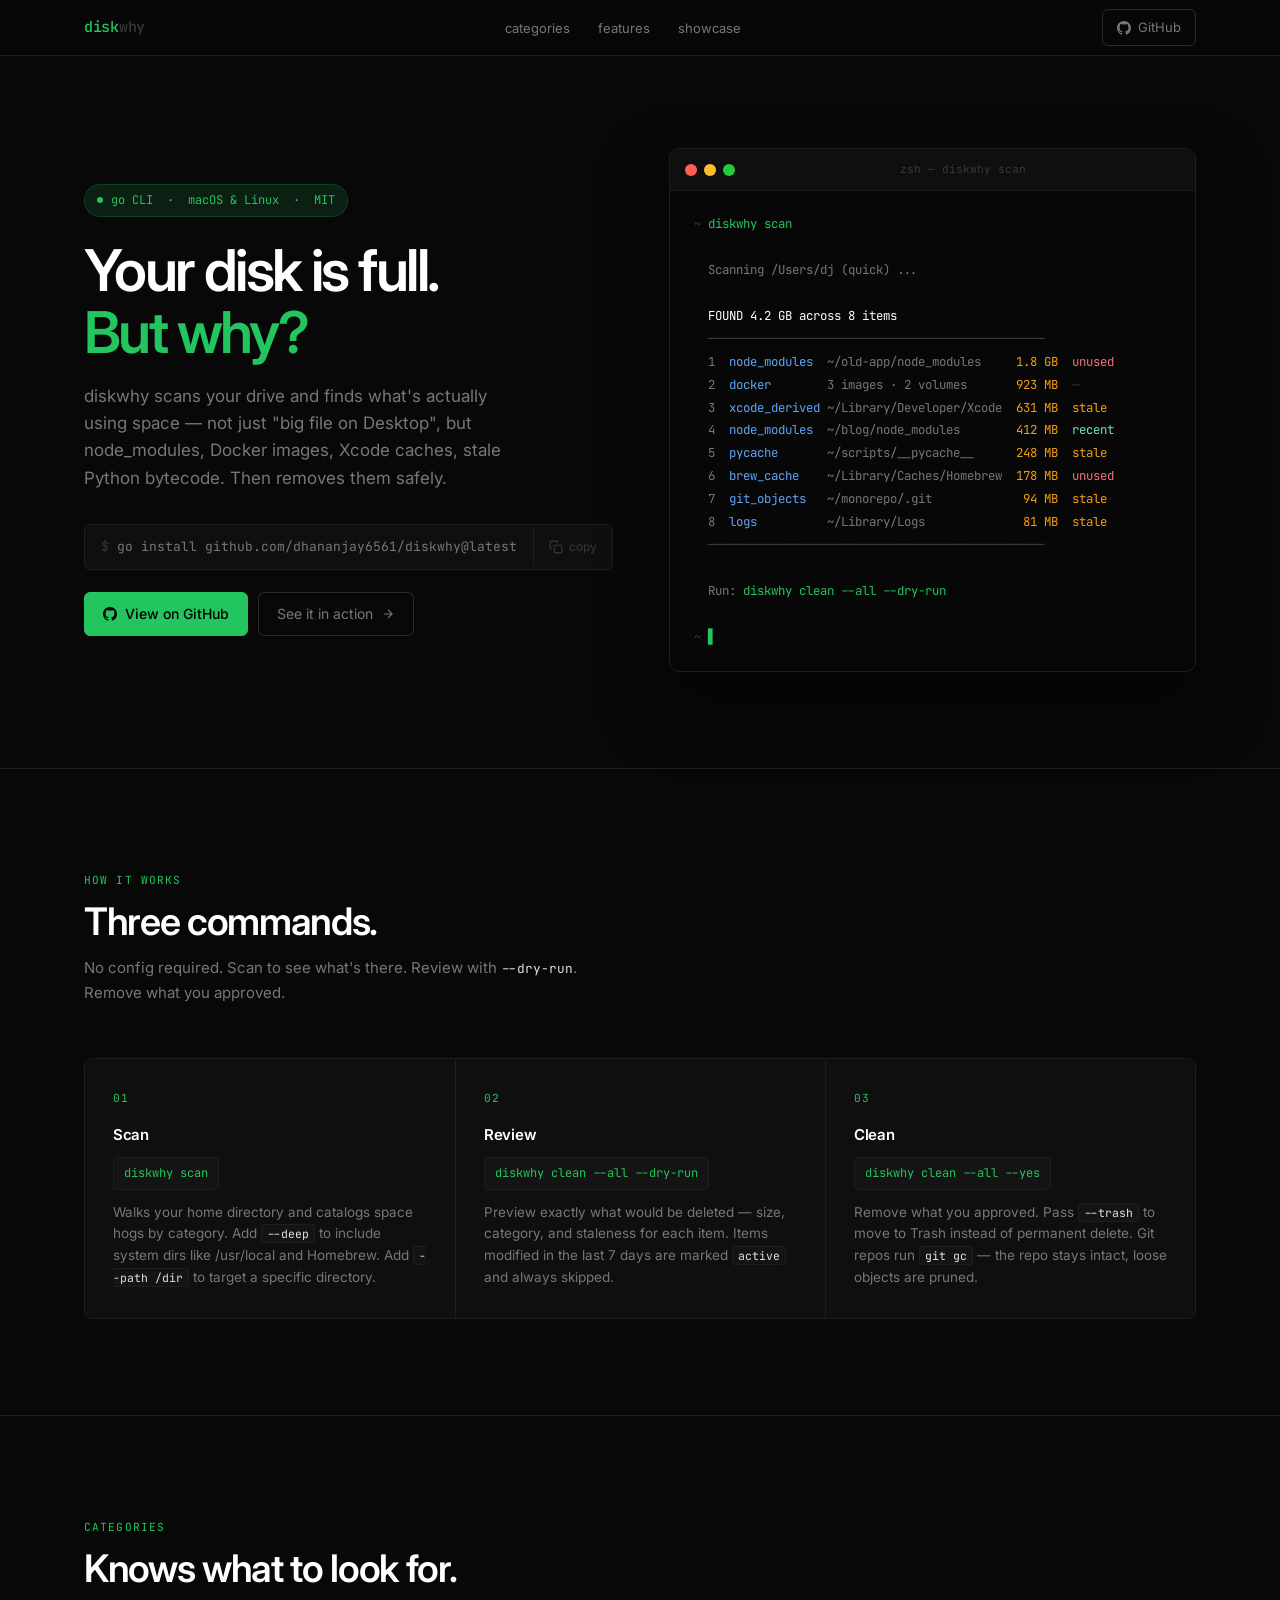
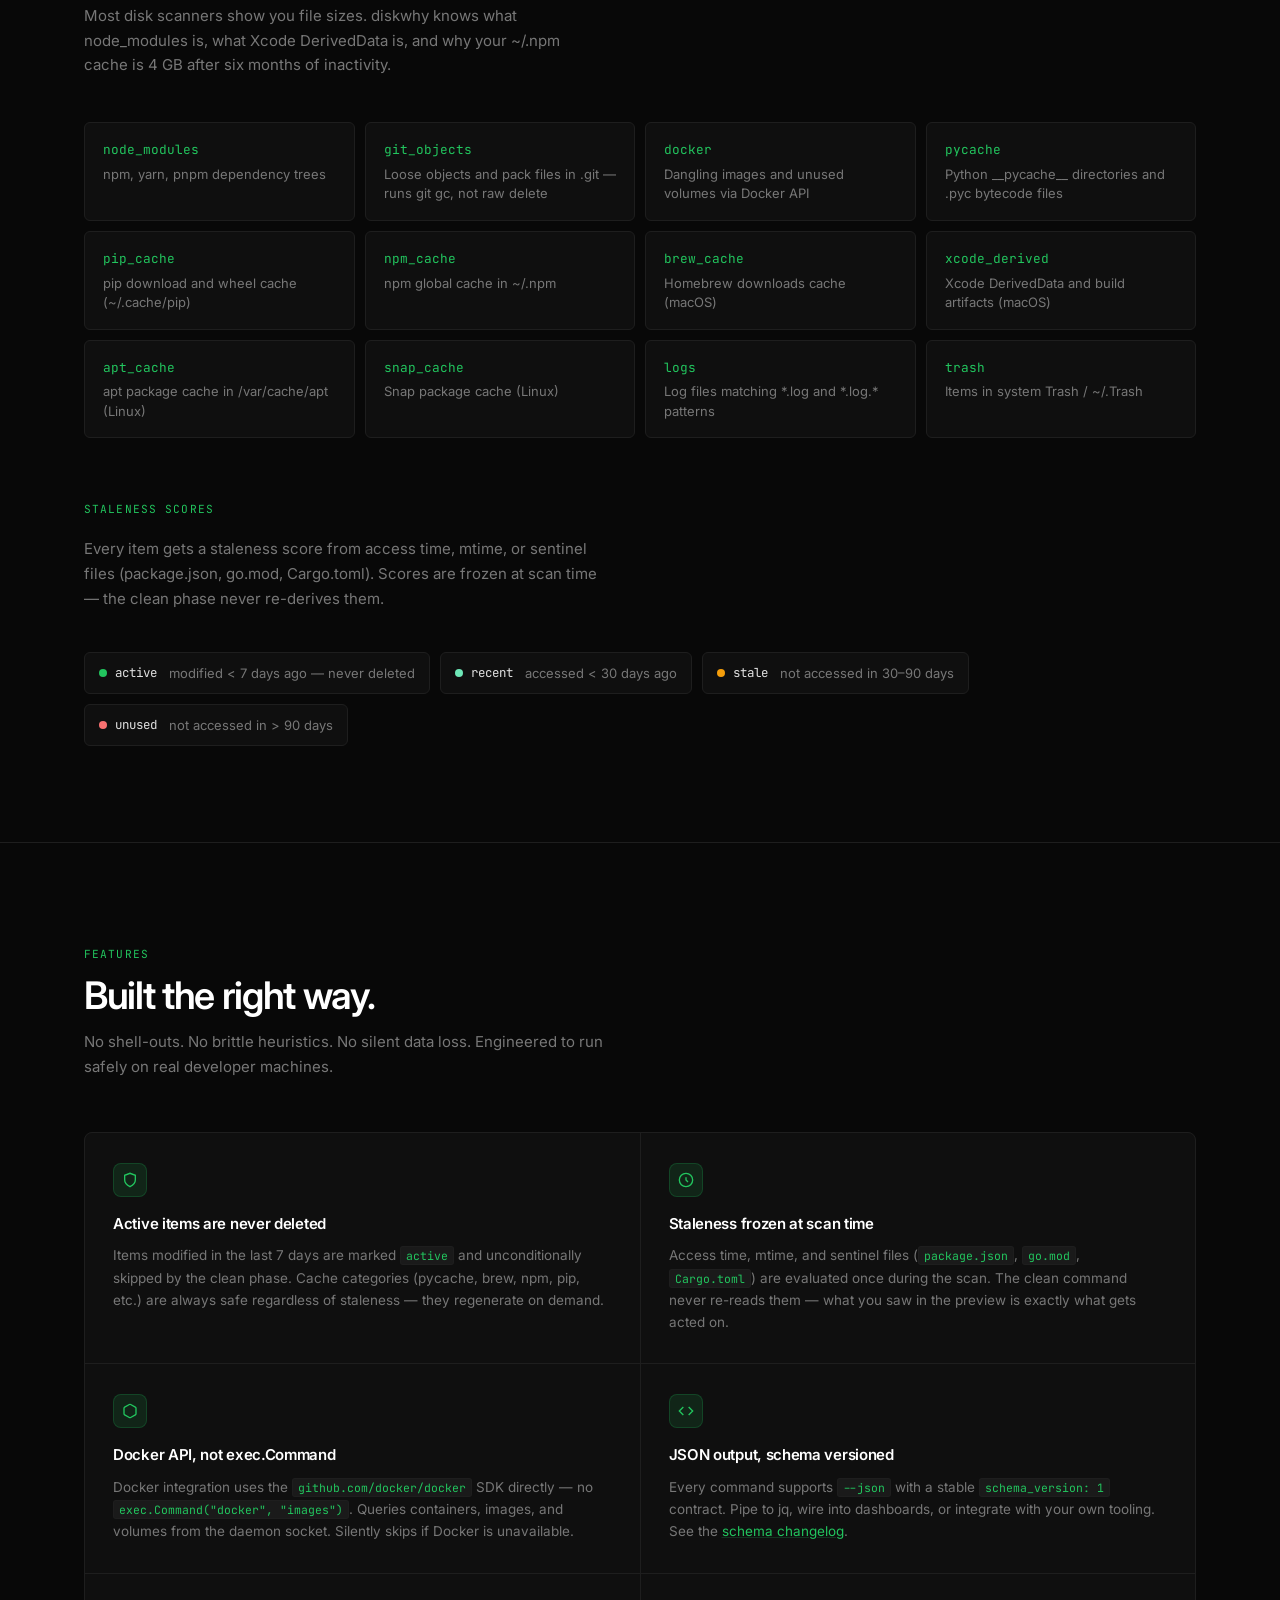
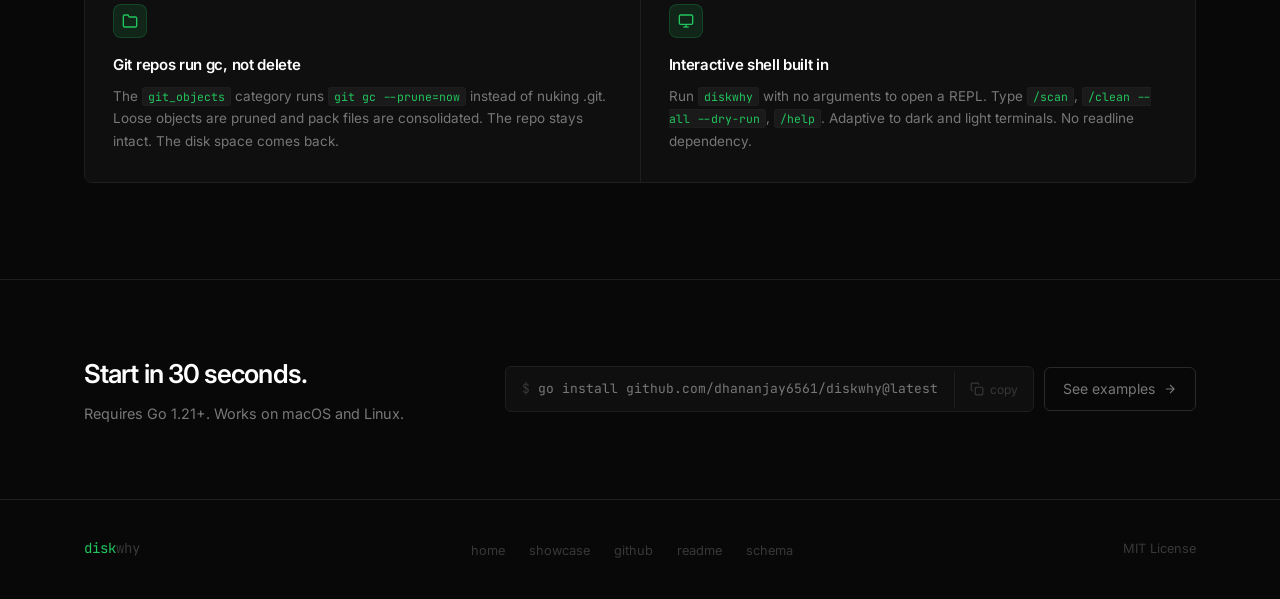
==== web/index.html @ 47e87b9d "add web landing page and showcase" ====
<!DOCTYPE html>
<html lang="en">
<head>
<meta charset="UTF-8">
<meta name="viewport" content="width=device-width, initial-scale=1.0">
<title>diskwhy — your disk is full. but why?</title>
<meta name="description" content="diskwhy finds what's consuming your disk — node_modules, Docker images, Python caches, Xcode junk — and removes them safely.">
<link rel="preconnect" href="https://fonts.googleapis.com">
<link rel="preconnect" href="https://fonts.gstatic.com" crossorigin>
<link href="https://fonts.googleapis.com/css2?family=Inter:wght@400;500;600&family=JetBrains+Mono:wght@400;500&display=swap" rel="stylesheet">
<link rel="stylesheet" href="style.css">
<style>
/* ── hero ── */
.hero {
  padding: 148px 0 96px;
}

.hero-grid {
  display: grid;
  grid-template-columns: 1fr 1fr;
  gap: 56px;
  align-items: center;
}

.hero-pill {
  display: inline-flex;
  align-items: center;
  gap: 8px;
  padding: 5px 12px;
  background: var(--green-dim);
  border: 1px solid var(--green-ring);
  border-radius: 100px;
  font-size: 0.75rem;
  font-family: var(--mono);
  color: var(--green);
  margin-bottom: 22px;
}
.hero-pill::before {
  content: '';
  width: 6px; height: 6px;
  background: var(--green);
  border-radius: 50%;
  flex-shrink: 0;
}

.hero h1 {
  font-size: clamp(2.25rem, 4.5vw, 3.75rem);
  font-weight: 600;
  letter-spacing: -.045em;
  line-height: 1.08;
  color: #fff;
  margin-bottom: 20px;
}
.hero h1 em {
  font-style: normal;
  color: var(--green);
}

.hero-desc {
  font-size: 1.0625rem;
  color: var(--text2);
  line-height: 1.6;
  margin-bottom: 32px;
  max-width: 420px;
}

.hero-install {
  margin-bottom: 22px;
}

.hero-btns {
  display: flex;
  align-items: center;
  gap: 10px;
  flex-wrap: wrap;
}

/* ── how-it-works ── */
.how-grid {
  display: grid;
  grid-template-columns: repeat(3, 1fr);
  margin-top: 52px;
  border: 1px solid var(--border);
  border-radius: 8px;
  overflow: hidden;
}

.how-step {
  background: var(--surface);
  padding: 30px 28px;
}
.how-step + .how-step {
  border-left: 1px solid var(--border);
}

.step-n {
  font-family: var(--mono);
  font-size: 0.7rem;
  color: var(--green);
  letter-spacing: .08em;
  display: block;
  margin-bottom: 14px;
}

.step-h {
  font-size: 0.9375rem;
  font-weight: 600;
  color: #fff;
  letter-spacing: -.02em;
  margin-bottom: 10px;
}

.step-cmd {
  display: inline-block;
  background: var(--surface2);
  border: 1px solid var(--border);
  border-radius: 4px;
  padding: 5px 10px;
  font-family: var(--mono);
  font-size: 0.75rem;
  color: var(--green);
  margin-bottom: 12px;
}

.step-p {
  font-size: 0.84375rem;
  color: var(--text2);
  line-height: 1.6;
}
.step-p code {
  background: var(--surface2);
  border: 1px solid var(--border);
  border-radius: 3px;
  padding: 1px 5px;
  font-size: .85em;
  color: var(--text);
}

/* ── categories ── */
.cat-grid {
  display: grid;
  grid-template-columns: repeat(4, 1fr);
  gap: 10px;
  margin-top: 44px;
}

.cat-card {
  background: var(--surface);
  border: 1px solid var(--border);
  border-radius: var(--r);
  padding: 16px 18px;
  transition: border-color .12s;
}
.cat-card:hover { border-color: var(--border2); }

.cat-name {
  font-family: var(--mono);
  font-size: 0.8rem;
  color: var(--green);
  margin-bottom: 4px;
}

.cat-desc {
  font-size: 0.8125rem;
  color: var(--text2);
  line-height: 1.5;
}

/* ── features ── */
.feat-grid {
  display: grid;
  grid-template-columns: repeat(2, 1fr);
  gap: 1px;
  margin-top: 52px;
  border: 1px solid var(--border);
  border-radius: 8px;
  overflow: hidden;
  background: var(--border);
}

.feat-card {
  background: var(--surface);
  padding: 30px 28px;
  transition: background .12s;
}
.feat-card:hover { background: var(--surface2); }

.feat-icon {
  width: 34px; height: 34px;
  background: var(--green-dim);
  border: 1px solid var(--green-ring);
  border-radius: 8px;
  display: flex;
  align-items: center;
  justify-content: center;
  margin-bottom: 14px;
  color: var(--green);
}
.feat-icon svg { width: 16px; height: 16px; }

.feat-h {
  font-size: 0.9375rem;
  font-weight: 600;
  color: #fff;
  letter-spacing: -.02em;
  margin-bottom: 8px;
}

.feat-p {
  font-size: 0.84375rem;
  color: var(--text2);
  line-height: 1.65;
}
.feat-p code {
  background: var(--surface3);
  border: 1px solid var(--border);
  border-radius: 3px;
  padding: 1px 5px;
  font-size: .85em;
  color: var(--green);
}

/* ── staleness legend ── */
.staleness-row {
  display: flex;
  flex-wrap: wrap;
  gap: 10px;
  margin-top: 40px;
}

.stale-badge {
  display: inline-flex;
  align-items: center;
  gap: 8px;
  background: var(--surface);
  border: 1px solid var(--border);
  border-radius: var(--r);
  padding: 9px 14px;
  font-size: 0.84375rem;
}

.stale-badge .dot {
  width: 8px; height: 8px;
  border-radius: 50%;
  flex-shrink: 0;
}

.stale-badge .badge-name {
  font-family: var(--mono);
  font-size: 0.78rem;
  color: var(--text);
  margin-right: 4px;
}

.stale-badge .badge-desc {
  color: var(--text2);
  font-size: 0.8125rem;
}

/* ── cta ── */
.cta-section {
  padding: 72px 0;
  border-top: 1px solid var(--border);
}

.cta-row {
  display: flex;
  align-items: center;
  justify-content: space-between;
  gap: 48px;
  flex-wrap: wrap;
}

.cta-row h2 {
  font-size: 1.625rem;
  font-weight: 600;
  letter-spacing: -.035em;
  color: #fff;
  margin-bottom: 6px;
}

.cta-row p {
  font-size: 0.9rem;
  color: var(--text2);
}

.cta-right {
  display: flex;
  align-items: center;
  gap: 10px;
  flex-wrap: wrap;
}

/* ── responsive ── */
@media (max-width: 920px) {
  .hero-grid { grid-template-columns: 1fr; }
  .how-grid  { grid-template-columns: 1fr; }
  .how-step + .how-step { border-left: none; border-top: 1px solid var(--border); }
  .cat-grid  { grid-template-columns: repeat(2, 1fr); }
  .feat-grid { grid-template-columns: 1fr; }
}

@media (max-width: 600px) {
  .hero { padding: 100px 0 64px; }
  .cat-grid { grid-template-columns: 1fr 1fr; }
  .cta-row { flex-direction: column; align-items: flex-start; }
}
</style>
</head>
<body>

<!-- NAV -->
<nav>
  <div class="nav-inner">
    <a href="index.html" class="nav-logo">disk<em>why</em></a>
    <ul class="nav-links">
      <li><a href="#what-it-finds">categories</a></li>
      <li><a href="#features">features</a></li>
      <li><a href="showcase.html">showcase</a></li>
    </ul>
    <a href="https://github.com/dhananjay6561/diskwhy" class="nav-gh" target="_blank" rel="noopener">
      <svg viewBox="0 0 16 16" fill="currentColor"><path d="M8 0C3.58 0 0 3.58 0 8c0 3.54 2.29 6.53 5.47 7.59.4.07.55-.17.55-.38 0-.19-.01-.82-.01-1.49-2.01.37-2.53-.49-2.69-.94-.09-.23-.48-.94-.82-1.13-.28-.15-.68-.52-.01-.53.63-.01 1.08.58 1.23.82.72 1.21 1.87.87 2.33.66.07-.52.28-.87.51-1.07-1.78-.2-3.64-.89-3.64-3.95 0-.87.31-1.59.82-2.15-.08-.2-.36-1.02.08-2.12 0 0 .67-.21 2.2.82.64-.18 1.32-.27 2-.27.68 0 1.36.09 2 .27 1.53-1.04 2.2-.82 2.2-.82.44 1.1.16 1.92.08 2.12.51.56.82 1.27.82 2.15 0 3.07-1.87 3.75-3.65 3.95.29.25.54.73.54 1.48 0 1.07-.01 1.93-.01 2.2 0 .21.15.46.55.38A8.013 8.013 0 0016 8c0-4.42-3.58-8-8-8z"/></svg>
      GitHub
    </a>
  </div>
</nav>

<!-- HERO -->
<section class="hero">
  <div class="container">
    <div class="hero-grid">

      <div>
        <div class="hero-pill">go CLI &nbsp;·&nbsp; macOS &amp; Linux &nbsp;·&nbsp; MIT</div>

        <h1>Your disk is full.<br><em>But why?</em></h1>

        <p class="hero-desc">diskwhy scans your drive and finds what's actually using space — not just "big file on Desktop", but node_modules, Docker images, Xcode caches, stale Python bytecode. Then removes them safely.</p>

        <div class="hero-install">
          <div class="install-strip">
            <code><span class="dollar">$</span> go install github.com/dhananjay6561/diskwhy@latest</code>
            <button class="copy-btn" onclick="copyCmd(this, 'go install github.com/dhananjay6561/diskwhy@latest')">
              <svg viewBox="0 0 24 24" fill="none" stroke="currentColor" stroke-width="2"><rect x="9" y="9" width="13" height="13" rx="2"/><path d="M5 15H4a2 2 0 01-2-2V4a2 2 0 012-2h9a2 2 0 012 2v1"/></svg>
              copy
            </button>
          </div>
        </div>

        <div class="hero-btns">
          <a href="https://github.com/dhananjay6561/diskwhy" class="btn btn-green" target="_blank" rel="noopener">
            <svg viewBox="0 0 16 16" fill="currentColor"><path d="M8 0C3.58 0 0 3.58 0 8c0 3.54 2.29 6.53 5.47 7.59.4.07.55-.17.55-.38 0-.19-.01-.82-.01-1.49-2.01.37-2.53-.49-2.69-.94-.09-.23-.48-.94-.82-1.13-.28-.15-.68-.52-.01-.53.63-.01 1.08.58 1.23.82.72 1.21 1.87.87 2.33.66.07-.52.28-.87.51-1.07-1.78-.2-3.64-.89-3.64-3.95 0-.87.31-1.59.82-2.15-.08-.2-.36-1.02.08-2.12 0 0 .67-.21 2.2.82.64-.18 1.32-.27 2-.27.68 0 1.36.09 2 .27 1.53-1.04 2.2-.82 2.2-.82.44 1.1.16 1.92.08 2.12.51.56.82 1.27.82 2.15 0 3.07-1.87 3.75-3.65 3.95.29.25.54.73.54 1.48 0 1.07-.01 1.93-.01 2.2 0 .21.15.46.55.38A8.013 8.013 0 0016 8c0-4.42-3.58-8-8-8z"/></svg>
            View on GitHub
          </a>
          <a href="showcase.html" class="btn btn-outline">
            See it in action
            <svg viewBox="0 0 24 24" fill="none" stroke="currentColor" stroke-width="2"><path d="M5 12h14M12 5l7 7-7 7"/></svg>
          </a>
        </div>
      </div>

      <!-- hero terminal -->
      <div>
        <div class="terminal">
          <div class="term-bar">
            <div class="term-dots">
              <div class="td td-r"></div>
              <div class="td td-y"></div>
              <div class="td td-g"></div>
            </div>
            <div class="term-label">zsh — diskwhy scan</div>
          </div>
          <div class="term-body"><span class="tp">~</span> <span class="tc">diskwhy scan</span>

<span class="tsi">  Scanning /Users/dj (quick) ...</span>

<span class="th">  FOUND 4.2 GB across 8 items</span>
<span class="ts">  ────────────────────────────────────────────────</span>
<span class="tsi">  1  </span><span class="tcat">node_modules  </span><span class="tsi">~/old-app/node_modules     </span><span class="tsz">1.8 GB  </span><span class="tu">unused</span>
<span class="tsi">  2  </span><span class="tcat">docker        </span><span class="tsi">3 images · 2 volumes       </span><span class="tsz">923 MB  </span><span class="tz">—</span>
<span class="tsi">  3  </span><span class="tcat">xcode_derived </span><span class="tsi">~/Library/Developer/Xcode  </span><span class="tsz">631 MB  </span><span class="tst">stale</span>
<span class="tsi">  4  </span><span class="tcat">node_modules  </span><span class="tsi">~/blog/node_modules        </span><span class="tsz">412 MB  </span><span class="tr">recent</span>
<span class="tsi">  5  </span><span class="tcat">pycache       </span><span class="tsi">~/scripts/__pycache__      </span><span class="tsz">248 MB  </span><span class="tst">stale</span>
<span class="tsi">  6  </span><span class="tcat">brew_cache    </span><span class="tsi">~/Library/Caches/Homebrew  </span><span class="tsz">178 MB  </span><span class="tu">unused</span>
<span class="tsi">  7  </span><span class="tcat">git_objects   </span><span class="tsi">~/monorepo/.git            </span><span class="tsz"> 94 MB  </span><span class="tst">stale</span>
<span class="tsi">  8  </span><span class="tcat">logs          </span><span class="tsi">~/Library/Logs             </span><span class="tsz"> 81 MB  </span><span class="tst">stale</span>
<span class="ts">  ────────────────────────────────────────────────</span>

<span class="tsi">  Run: </span><span class="tc">diskwhy clean --all --dry-run</span>

<span class="tp">~</span> <span class="cursor">▋</span></div>
        </div>
      </div>

    </div>
  </div>
</section>

<!-- HOW IT WORKS -->
<section class="section section-border">
  <div class="container">
    <span class="label">how it works</span>
    <h2 class="h2">Three commands.</h2>
    <p class="sub">No config required. Scan to see what's there. Review with <code style="font-family:var(--mono);font-size:.85em;color:var(--text)">--dry-run</code>. Remove what you approved.</p>

    <div class="how-grid">
      <div class="how-step">
        <span class="step-n">01</span>
        <div class="step-h">Scan</div>
        <div class="step-cmd">diskwhy scan</div>
        <p class="step-p">Walks your home directory and catalogs space hogs by category. Add <code>--deep</code> to include system dirs like /usr/local and Homebrew. Add <code>--path /dir</code> to target a specific directory.</p>
      </div>
      <div class="how-step">
        <span class="step-n">02</span>
        <div class="step-h">Review</div>
        <div class="step-cmd">diskwhy clean --all --dry-run</div>
        <p class="step-p">Preview exactly what would be deleted — size, category, and staleness for each item. Items modified in the last 7 days are marked <code>active</code> and always skipped.</p>
      </div>
      <div class="how-step">
        <span class="step-n">03</span>
        <div class="step-h">Clean</div>
        <div class="step-cmd">diskwhy clean --all --yes</div>
        <p class="step-p">Remove what you approved. Pass <code>--trash</code> to move to Trash instead of permanent delete. Git repos run <code>git gc</code> — the repo stays intact, loose objects are pruned.</p>
      </div>
    </div>
  </div>
</section>

<!-- CATEGORIES -->
<section class="section section-border" id="what-it-finds">
  <div class="container">
    <span class="label">categories</span>
    <h2 class="h2">Knows what to look for.</h2>
    <p class="sub">Most disk scanners show you file sizes. diskwhy knows what node_modules is, what Xcode DerivedData is, and why your ~/.npm cache is 4 GB after six months of inactivity.</p>

    <div class="cat-grid">
      <div class="cat-card">
        <div class="cat-name">node_modules</div>
        <div class="cat-desc">npm, yarn, pnpm dependency trees</div>
      </div>
      <div class="cat-card">
        <div class="cat-name">git_objects</div>
        <div class="cat-desc">Loose objects and pack files in .git — runs git gc, not raw delete</div>
      </div>
      <div class="cat-card">
        <div class="cat-name">docker</div>
        <div class="cat-desc">Dangling images and unused volumes via Docker API</div>
      </div>
      <div class="cat-card">
        <div class="cat-name">pycache</div>
        <div class="cat-desc">Python __pycache__ directories and .pyc bytecode files</div>
      </div>
      <div class="cat-card">
        <div class="cat-name">pip_cache</div>
        <div class="cat-desc">pip download and wheel cache (~/.cache/pip)</div>
      </div>
      <div class="cat-card">
        <div class="cat-name">npm_cache</div>
        <div class="cat-desc">npm global cache in ~/.npm</div>
      </div>
      <div class="cat-card">
        <div class="cat-name">brew_cache</div>
        <div class="cat-desc">Homebrew downloads cache (macOS)</div>
      </div>
      <div class="cat-card">
        <div class="cat-name">xcode_derived</div>
        <div class="cat-desc">Xcode DerivedData and build artifacts (macOS)</div>
      </div>
      <div class="cat-card">
        <div class="cat-name">apt_cache</div>
        <div class="cat-desc">apt package cache in /var/cache/apt (Linux)</div>
      </div>
      <div class="cat-card">
        <div class="cat-name">snap_cache</div>
        <div class="cat-desc">Snap package cache (Linux)</div>
      </div>
      <div class="cat-card">
        <div class="cat-name">logs</div>
        <div class="cat-desc">Log files matching *.log and *.log.* patterns</div>
      </div>
      <div class="cat-card">
        <div class="cat-name">trash</div>
        <div class="cat-desc">Items in system Trash / ~/.Trash</div>
      </div>
    </div>

    <!-- staleness -->
    <div style="margin-top: 56px;">
      <span class="label">staleness scores</span>
      <p class="sub" style="margin-top:8px; margin-bottom:0">Every item gets a staleness score from access time, mtime, or sentinel files (package.json, go.mod, Cargo.toml). Scores are frozen at scan time — the clean phase never re-derives them.</p>
      <div class="staleness-row">
        <div class="stale-badge">
          <span class="dot" style="background:var(--green)"></span>
          <span class="badge-name">active</span>
          <span class="badge-desc">modified &lt; 7 days ago — never deleted</span>
        </div>
        <div class="stale-badge">
          <span class="dot" style="background:#6ee7b7"></span>
          <span class="badge-name">recent</span>
          <span class="badge-desc">accessed &lt; 30 days ago</span>
        </div>
        <div class="stale-badge">
          <span class="dot" style="background:var(--orange)"></span>
          <span class="badge-name">stale</span>
          <span class="badge-desc">not accessed in 30–90 days</span>
        </div>
        <div class="stale-badge">
          <span class="dot" style="background:var(--red)"></span>
          <span class="badge-name">unused</span>
          <span class="badge-desc">not accessed in &gt; 90 days</span>
        </div>
      </div>
    </div>
  </div>
</section>

<!-- FEATURES -->
<section class="section section-border" id="features">
  <div class="container">
    <span class="label">features</span>
    <h2 class="h2">Built the right way.</h2>
    <p class="sub">No shell-outs. No brittle heuristics. No silent data loss. Engineered to run safely on real developer machines.</p>

    <div class="feat-grid">
      <div class="feat-card">
        <div class="feat-icon">
          <svg viewBox="0 0 24 24" fill="none" stroke="currentColor" stroke-width="2"><path d="M12 22s8-4 8-10V5l-8-3-8 3v7c0 6 8 10 8 10z"/></svg>
        </div>
        <div class="feat-h">Active items are never deleted</div>
        <p class="feat-p">Items modified in the last 7 days are marked <code>active</code> and unconditionally skipped by the clean phase. Cache categories (pycache, brew, npm, pip, etc.) are always safe regardless of staleness — they regenerate on demand.</p>
      </div>
      <div class="feat-card">
        <div class="feat-icon">
          <svg viewBox="0 0 24 24" fill="none" stroke="currentColor" stroke-width="2"><circle cx="12" cy="12" r="10"/><path d="M12 8v4l3 3"/></svg>
        </div>
        <div class="feat-h">Staleness frozen at scan time</div>
        <p class="feat-p">Access time, mtime, and sentinel files (<code>package.json</code>, <code>go.mod</code>, <code>Cargo.toml</code>) are evaluated once during the scan. The clean command never re-reads them — what you saw in the preview is exactly what gets acted on.</p>
      </div>
      <div class="feat-card">
        <div class="feat-icon">
          <svg viewBox="0 0 24 24" fill="none" stroke="currentColor" stroke-width="2"><path d="M21 16V8a2 2 0 00-1-1.73l-7-4a2 2 0 00-2 0l-7 4A2 2 0 003 8v8a2 2 0 001 1.73l7 4a2 2 0 002 0l7-4A2 2 0 0021 16z"/></svg>
        </div>
        <div class="feat-h">Docker API, not exec.Command</div>
        <p class="feat-p">Docker integration uses the <code>github.com/docker/docker</code> SDK directly — no <code>exec.Command("docker", "images")</code>. Queries containers, images, and volumes from the daemon socket. Silently skips if Docker is unavailable.</p>
      </div>
      <div class="feat-card">
        <div class="feat-icon">
          <svg viewBox="0 0 24 24" fill="none" stroke="currentColor" stroke-width="2"><polyline points="16 18 22 12 16 6"/><polyline points="8 6 2 12 8 18"/></svg>
        </div>
        <div class="feat-h">JSON output, schema versioned</div>
        <p class="feat-p">Every command supports <code>--json</code> with a stable <code>schema_version: 1</code> contract. Pipe to jq, wire into dashboards, or integrate with your own tooling. See the <a href="https://github.com/dhananjay6561/diskwhy/blob/main/SCHEMA_CHANGELOG.md" style="color:var(--green);text-decoration:underline;text-decoration-color:var(--green-ring)" target="_blank" rel="noopener">schema changelog</a>.</p>
      </div>
      <div class="feat-card">
        <div class="feat-icon">
          <svg viewBox="0 0 24 24" fill="none" stroke="currentColor" stroke-width="2"><path d="M22 19a2 2 0 01-2 2H4a2 2 0 01-2-2V5a2 2 0 012-2h5l2 3h9a2 2 0 012 2z"/></svg>
        </div>
        <div class="feat-h">Git repos run gc, not delete</div>
        <p class="feat-p">The <code>git_objects</code> category runs <code>git gc --prune=now</code> instead of nuking .git. Loose objects are pruned and pack files are consolidated. The repo stays intact. The disk space comes back.</p>
      </div>
      <div class="feat-card">
        <div class="feat-icon">
          <svg viewBox="0 0 24 24" fill="none" stroke="currentColor" stroke-width="2"><rect x="2" y="3" width="20" height="14" rx="2"/><line x1="8" y1="21" x2="16" y2="21"/><line x1="12" y1="17" x2="12" y2="21"/></svg>
        </div>
        <div class="feat-h">Interactive shell built in</div>
        <p class="feat-p">Run <code>diskwhy</code> with no arguments to open a REPL. Type <code>/scan</code>, <code>/clean --all --dry-run</code>, <code>/help</code>. Adaptive to dark and light terminals. No readline dependency.</p>
      </div>
    </div>
  </div>
</section>

<!-- CTA -->
<section class="cta-section">
  <div class="container">
    <div class="cta-row">
      <div>
        <h2>Start in 30 seconds.</h2>
        <p>Requires Go 1.21+. Works on macOS and Linux.</p>
      </div>
      <div class="cta-right">
        <div class="install-strip" style="min-width: 340px;">
          <code><span class="dollar">$</span> go install github.com/dhananjay6561/diskwhy@latest</code>
          <button class="copy-btn" onclick="copyCmd(this, 'go install github.com/dhananjay6561/diskwhy@latest')">
            <svg viewBox="0 0 24 24" fill="none" stroke="currentColor" stroke-width="2"><rect x="9" y="9" width="13" height="13" rx="2"/><path d="M5 15H4a2 2 0 01-2-2V4a2 2 0 012-2h9a2 2 0 012 2v1"/></svg>
            copy
          </button>
        </div>
        <a href="showcase.html" class="btn btn-outline">
          See examples
          <svg viewBox="0 0 24 24" fill="none" stroke="currentColor" stroke-width="2"><path d="M5 12h14M12 5l7 7-7 7"/></svg>
        </a>
      </div>
    </div>
  </div>
</section>

<footer>
  <div class="container">
    <div class="footer-row">
      <div class="footer-brand"><span>disk</span>why</div>
      <ul class="footer-links">
        <li><a href="index.html">home</a></li>
        <li><a href="showcase.html">showcase</a></li>
        <li><a href="https://github.com/dhananjay6561/diskwhy" target="_blank" rel="noopener">github</a></li>
        <li><a href="https://github.com/dhananjay6561/diskwhy/blob/main/README.md" target="_blank" rel="noopener">readme</a></li>
        <li><a href="https://github.com/dhananjay6561/diskwhy/blob/main/SCHEMA_CHANGELOG.md" target="_blank" rel="noopener">schema</a></li>
      </ul>
      <div class="footer-note">MIT License</div>
    </div>
  </div>
</footer>

<script>
function copyCmd(btn, text) {
  navigator.clipboard.writeText(text).then(() => {
    const prev = btn.innerHTML;
    btn.innerHTML = '<svg viewBox="0 0 24 24" fill="none" stroke="currentColor" stroke-width="2" style="width:14px;height:14px"><polyline points="20 6 9 17 4 12"/></svg> copied';
    btn.style.color = 'var(--green)';
    setTimeout(() => { btn.innerHTML = prev; btn.style.color = ''; }, 2000);
  });
}
</script>

</body>
</html>
---- web/style.css ----
/* ── reset ── */
*, *::before, *::after { box-sizing: border-box; margin: 0; padding: 0; }

/* ── tokens ── */
:root {
  --bg:         #080808;
  --surface:    #0f0f0f;
  --surface2:   #141414;
  --surface3:   #1a1a1a;
  --border:     #1e1e1e;
  --border2:    #2a2a2a;
  --border3:    #383838;
  --text:       #e2e2e2;
  --text2:      #777;
  --text3:      #383838;
  --green:      #22c55e;
  --green-dim:  rgba(34,197,94,.12);
  --green-ring: rgba(34,197,94,.2);
  --orange:     #f59e0b;
  --blue:       #60a5fa;
  --red:        #f87171;
  --purple:     #a78bfa;
  --mono:       'JetBrains Mono', 'Fira Code', 'Cascadia Code', ui-monospace, monospace;
  --sans:       'Inter', -apple-system, system-ui, sans-serif;
  --r:          6px;
  --max:        1160px;
}

html { scroll-behavior: smooth; }

body {
  background: var(--bg);
  color: var(--text);
  font-family: var(--sans);
  font-size: 1rem;
  line-height: 1.7;
  -webkit-font-smoothing: antialiased;
}

a { color: inherit; text-decoration: none; }
code, pre { font-family: var(--mono); }

.container {
  max-width: var(--max);
  margin: 0 auto;
  padding: 0 24px;
}

/* ── nav ── */
nav {
  position: fixed;
  top: 0; left: 0; right: 0;
  z-index: 100;
  height: 56px;
  border-bottom: 1px solid var(--border);
  background: rgba(8,8,8,.9);
  backdrop-filter: blur(12px);
  -webkit-backdrop-filter: blur(12px);
}

.nav-inner {
  display: flex;
  align-items: center;
  justify-content: space-between;
  height: 100%;
  max-width: var(--max);
  margin: 0 auto;
  padding: 0 24px;
}

.nav-logo {
  font-family: var(--mono);
  font-size: 0.9375rem;
  font-weight: 500;
  color: var(--green);
  letter-spacing: -0.02em;
}
.nav-logo em { font-style: normal; color: var(--text3); }

.nav-links {
  display: flex;
  align-items: center;
  gap: 28px;
  list-style: none;
}

.nav-links a {
  font-size: 0.8125rem;
  color: var(--text2);
  transition: color .12s;
}
.nav-links a:hover { color: var(--text); }
.nav-links a.active { color: var(--text); }

.nav-gh {
  display: inline-flex;
  align-items: center;
  gap: 7px;
  padding: 6px 14px;
  border: 1px solid var(--border2);
  border-radius: var(--r);
  font-size: 0.8125rem;
  color: var(--text2);
  transition: border-color .12s, color .12s;
}
.nav-gh:hover { border-color: var(--border3); color: var(--text); }
.nav-gh svg { width: 14px; height: 14px; }

/* ── terminal ── */
.terminal {
  background: #070707;
  border: 1px solid var(--border);
  border-radius: 10px;
  overflow: hidden;
  box-shadow: 0 32px 64px rgba(0,0,0,.5);
}

.term-bar {
  display: flex;
  align-items: center;
  padding: 11px 15px;
  background: var(--surface);
  border-bottom: 1px solid var(--border);
  gap: 10px;
}

.term-dots { display: flex; gap: 7px; }
.td { width: 12px; height: 12px; border-radius: 50%; }
.td-r { background: #ff5f57; }
.td-y { background: #febc2e; }
.td-g { background: #28c840; }

.term-label {
  font-family: var(--mono);
  font-size: 0.7rem;
  color: var(--text3);
  flex: 1;
  text-align: center;
  user-select: none;
}

.term-body {
  padding: 22px 24px;
  font-family: var(--mono);
  font-size: 0.775rem;
  line-height: 1.85;
  color: #999;
  overflow-x: auto;
  white-space: pre;
}

/* terminal color tokens */
.tp  { color: var(--text3); }
.tc  { color: var(--green); }
.tf  { color: #93c5fd; }
.th  { color: #fff; }
.ts  { color: var(--text3); }
.tz  { color: var(--text3); }
.tsi { color: var(--text2); }
.tcat{ color: var(--blue); }
.tsz { color: var(--orange); }
.tu  { color: var(--red); }
.tst { color: var(--orange); }
.tr  { color: #6ee7b7; }
.ta  { color: var(--green); }
.tok { color: var(--green); }
.tsk { color: var(--text3); }
.tgc { color: var(--purple); }

/* ── buttons ── */
.btn {
  display: inline-flex;
  align-items: center;
  gap: 8px;
  padding: 9px 18px;
  border-radius: var(--r);
  font-size: 0.875rem;
  font-family: var(--sans);
  cursor: pointer;
  transition: all .12s;
  text-decoration: none;
  border: 1px solid transparent;
}

.btn-green {
  background: var(--green);
  border-color: var(--green);
  color: #000;
  font-weight: 500;
}
.btn-green:hover { background: #16a34a; border-color: #16a34a; }

.btn-outline {
  background: transparent;
  border-color: var(--border2);
  color: var(--text2);
}
.btn-outline:hover { border-color: var(--border3); color: var(--text); }

.btn svg { width: 14px; height: 14px; flex-shrink: 0; }

/* ── install strip ── */
.install-strip {
  display: flex;
  align-items: center;
  background: var(--surface);
  border: 1px solid var(--border);
  border-radius: var(--r);
  overflow: hidden;
}

.install-strip code {
  flex: 1;
  padding: 11px 16px;
  font-size: 0.8125rem;
  color: var(--text2);
  white-space: nowrap;
  overflow: hidden;
  text-overflow: ellipsis;
}
.install-strip code .dollar { color: var(--text3); }

.copy-btn {
  padding: 11px 15px;
  background: transparent;
  border: none;
  border-left: 1px solid var(--border);
  cursor: pointer;
  color: var(--text3);
  display: flex;
  align-items: center;
  gap: 6px;
  font-size: 0.75rem;
  font-family: var(--sans);
  white-space: nowrap;
  transition: color .12s, background .12s;
}
.copy-btn:hover { background: var(--surface2); color: var(--text2); }
.copy-btn svg { width: 14px; height: 14px; }

/* ── section common ── */
.section { padding: 96px 0; }
.section-border { border-top: 1px solid var(--border); }

.label {
  display: inline-block;
  font-family: var(--mono);
  font-size: 0.7rem;
  color: var(--green);
  letter-spacing: .1em;
  text-transform: uppercase;
  margin-bottom: 10px;
}

.h2 {
  font-size: clamp(1.625rem, 3vw, 2.375rem);
  font-weight: 600;
  letter-spacing: -.035em;
  color: #fff;
  line-height: 1.12;
  margin-bottom: 14px;
}

.sub {
  font-size: .9375rem;
  color: var(--text2);
  line-height: 1.65;
  max-width: 520px;
}

/* ── footer ── */
footer {
  border-top: 1px solid var(--border);
  padding: 36px 0;
}

.footer-row {
  display: flex;
  align-items: center;
  justify-content: space-between;
  flex-wrap: wrap;
  gap: 16px;
}

.footer-brand {
  font-family: var(--mono);
  font-size: 0.875rem;
  color: var(--text3);
}
.footer-brand span { color: var(--green); }

.footer-links {
  display: flex;
  gap: 24px;
  list-style: none;
}
.footer-links a {
  font-size: 0.8rem;
  color: var(--text3);
  transition: color .12s;
}
.footer-links a:hover { color: var(--text2); }

.footer-note {
  font-size: 0.8rem;
  color: var(--text3);
}

/* ── code block (json) ── */
.code-block {
  background: var(--surface);
  border: 1px solid var(--border);
  border-radius: 8px;
  overflow: hidden;
}

.code-block-bar {
  display: flex;
  align-items: center;
  padding: 10px 16px;
  border-bottom: 1px solid var(--border);
  background: var(--surface2);
  gap: 8px;
}

.code-block-lang {
  font-family: var(--mono);
  font-size: 0.7rem;
  color: var(--text2);
}

.code-block pre {
  padding: 20px 24px;
  font-size: 0.775rem;
  line-height: 1.85;
  overflow-x: auto;
  color: #aaa;
}

.jk { color: #93c5fd; }
.jv { color: #86efac; }
.jn { color: var(--orange); }
.js { color: #fde68a; }
.jb { color: var(--text2); }

/* ── blinking cursor ── */
@keyframes blink {
  0%, 100% { opacity: 1; }
  50% { opacity: 0; }
}
.cursor { animation: blink 1s step-end infinite; color: var(--green); }

/* ── responsive ── */
@media (max-width: 768px) {
  .container { padding: 0 16px; }
  .nav-links { display: none; }
  .section { padding: 64px 0; }
}
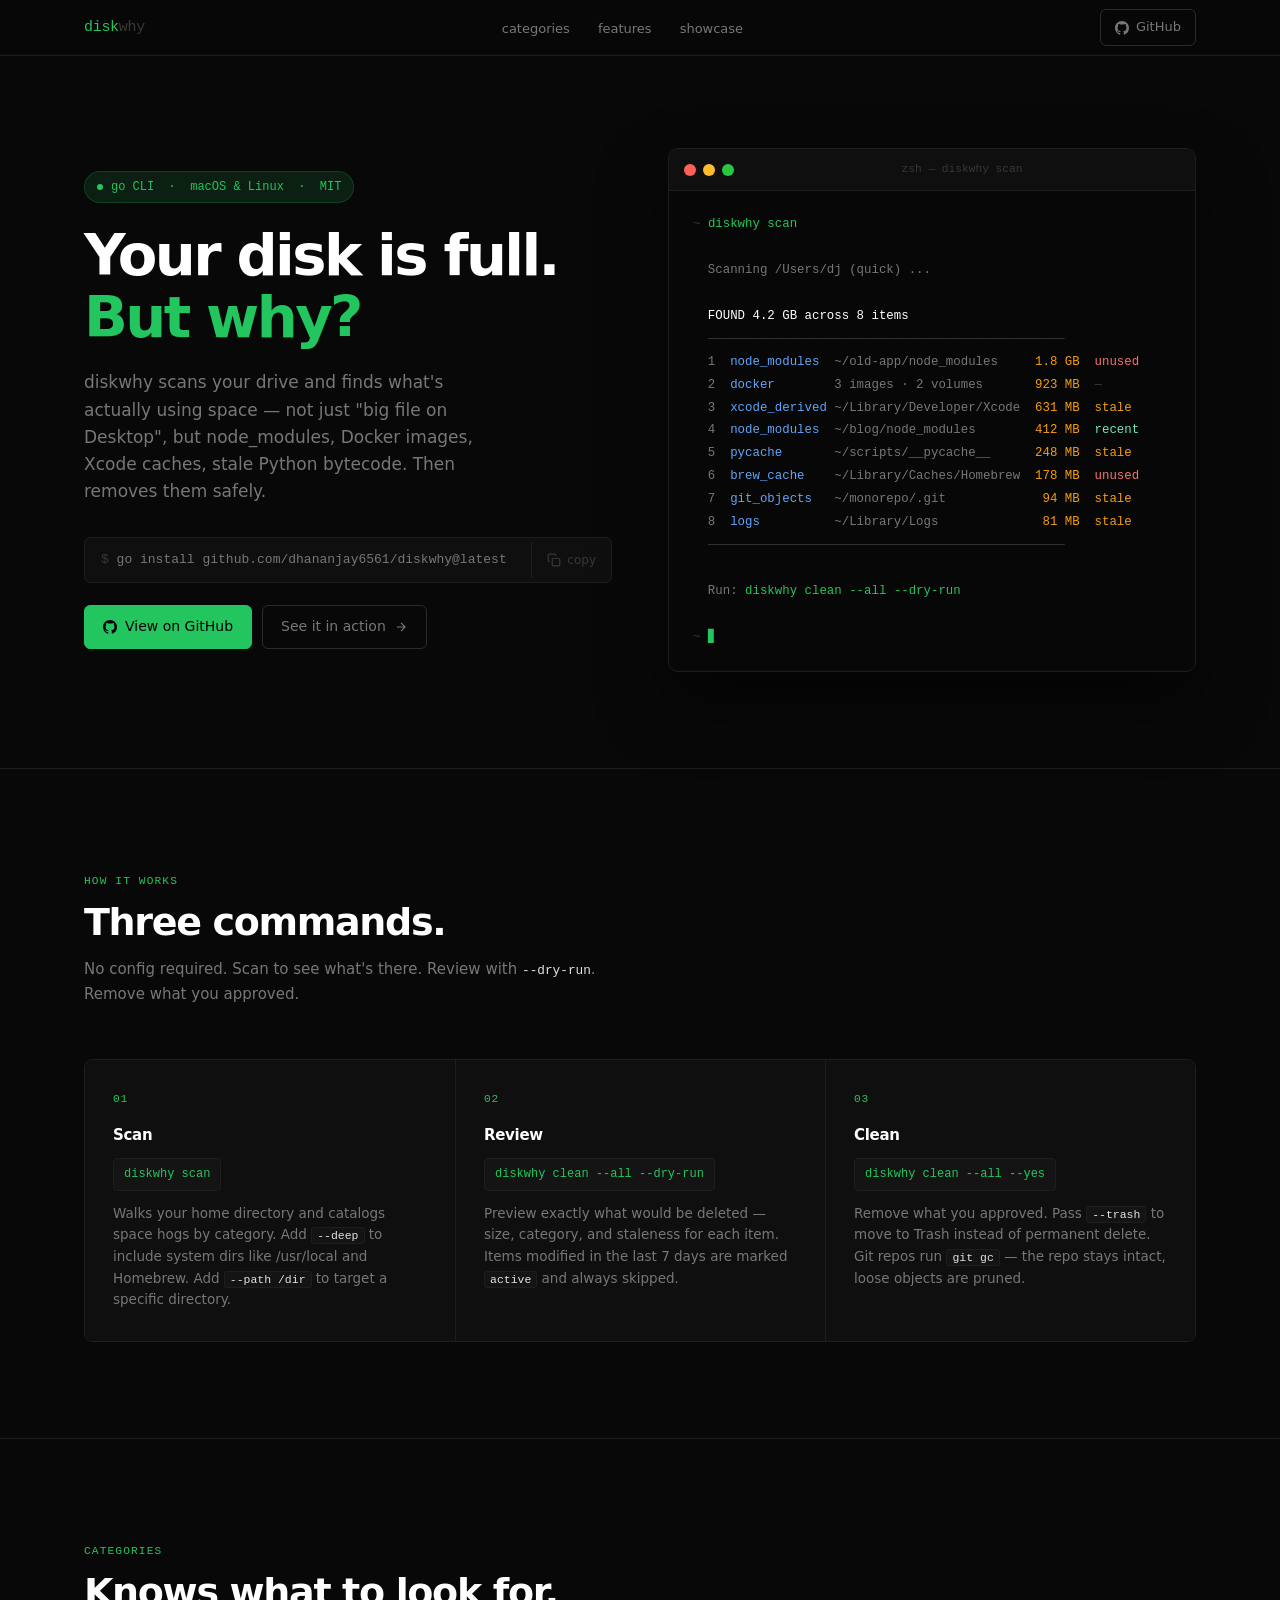
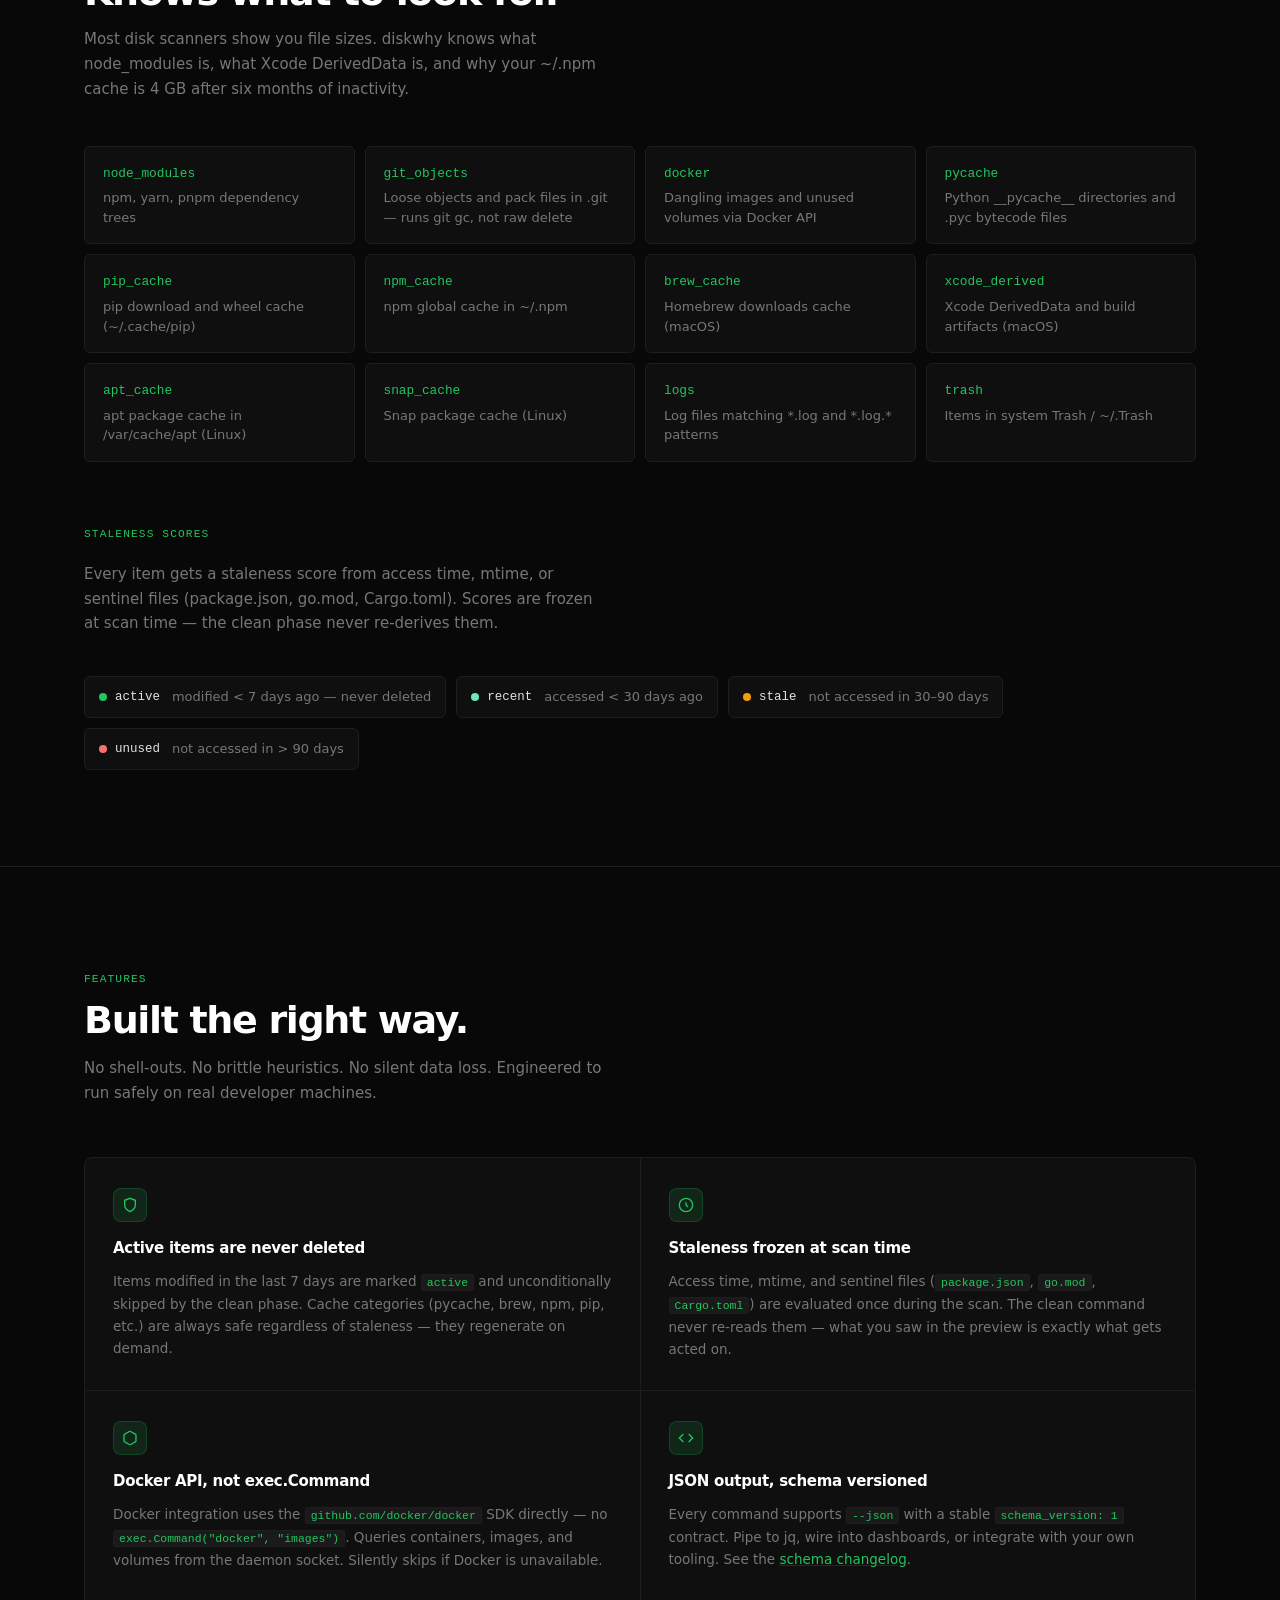
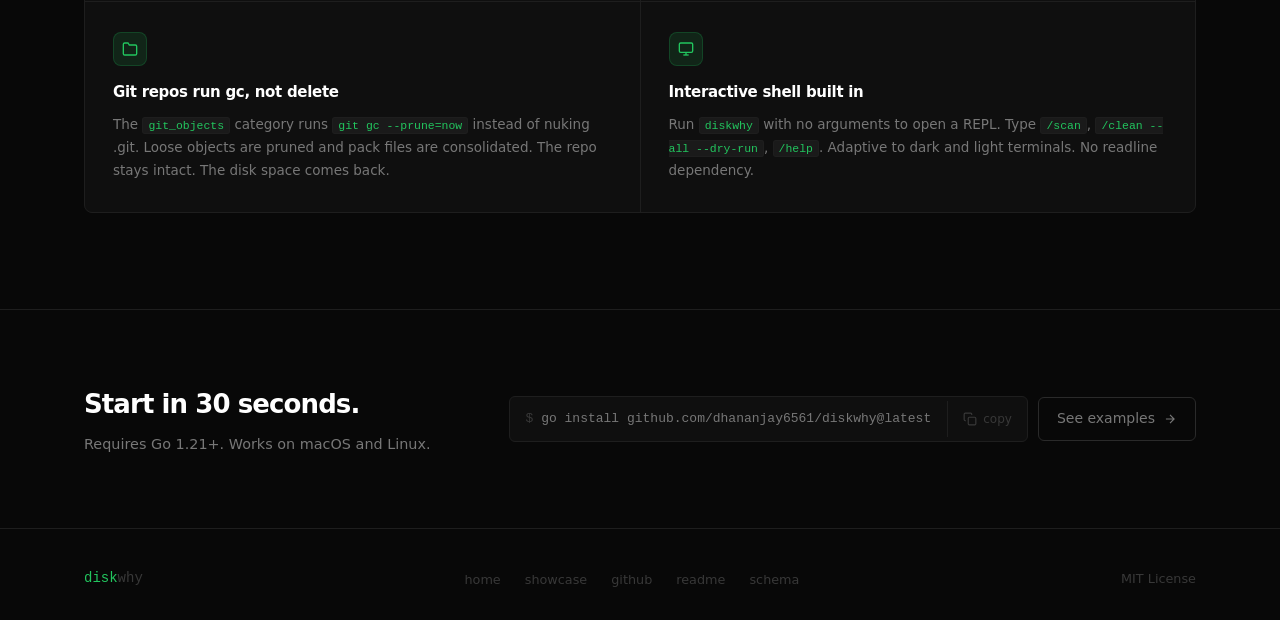
==== commit f5b7b5f1: "remove external font deps, add clipboard fallback for sandboxed envs" ====
--- a/web/index.html
+++ b/web/index.html
@@ -5,9 +5,6 @@
 <meta name="viewport" content="width=device-width, initial-scale=1.0">
 <title>diskwhy — your disk is full. but why?</title>
 <meta name="description" content="diskwhy finds what's consuming your disk — node_modules, Docker images, Python caches, Xcode junk — and removes them safely.">
-<link rel="preconnect" href="https://fonts.googleapis.com">
-<link rel="preconnect" href="https://fonts.gstatic.com" crossorigin>
-<link href="https://fonts.googleapis.com/css2?family=Inter:wght@400;500;600&family=JetBrains+Mono:wght@400;500&display=swap" rel="stylesheet">
 <link rel="stylesheet" href="style.css">
 <style>
 /* ── hero ── */
@@ -611,12 +608,29 @@
 
 <script>
 function copyCmd(btn, text) {
-  navigator.clipboard.writeText(text).then(() => {
-    const prev = btn.innerHTML;
+  var prev = btn.innerHTML;
+  var show = function() {
     btn.innerHTML = '<svg viewBox="0 0 24 24" fill="none" stroke="currentColor" stroke-width="2" style="width:14px;height:14px"><polyline points="20 6 9 17 4 12"/></svg> copied';
     btn.style.color = 'var(--green)';
-    setTimeout(() => { btn.innerHTML = prev; btn.style.color = ''; }, 2000);
-  });
+    setTimeout(function() { btn.innerHTML = prev; btn.style.color = ''; }, 2000);
+  };
+  if (navigator.clipboard && navigator.clipboard.writeText) {
+    navigator.clipboard.writeText(text).then(show).catch(function() {
+      fallbackCopy(text); show();
+    });
+  } else {
+    fallbackCopy(text); show();
+  }
+}
+function fallbackCopy(text) {
+  var el = document.createElement('textarea');
+  el.value = text;
+  el.style.position = 'fixed';
+  el.style.opacity = '0';
+  document.body.appendChild(el);
+  el.select();
+  try { document.execCommand('copy'); } catch(e) {}
+  document.body.removeChild(el);
 }
 </script>
 
--- a/web/style.css
+++ b/web/style.css
@@ -20,8 +20,8 @@
   --blue:       #60a5fa;
   --red:        #f87171;
   --purple:     #a78bfa;
-  --mono:       'JetBrains Mono', 'Fira Code', 'Cascadia Code', ui-monospace, monospace;
-  --sans:       'Inter', -apple-system, system-ui, sans-serif;
+  --mono:       ui-monospace, 'Cascadia Code', 'Fira Code', 'JetBrains Mono', 'SF Mono', Menlo, Consolas, monospace;
+  --sans:       system-ui, -apple-system, 'Segoe UI', Roboto, sans-serif;
   --r:          6px;
   --max:        1160px;
 }
